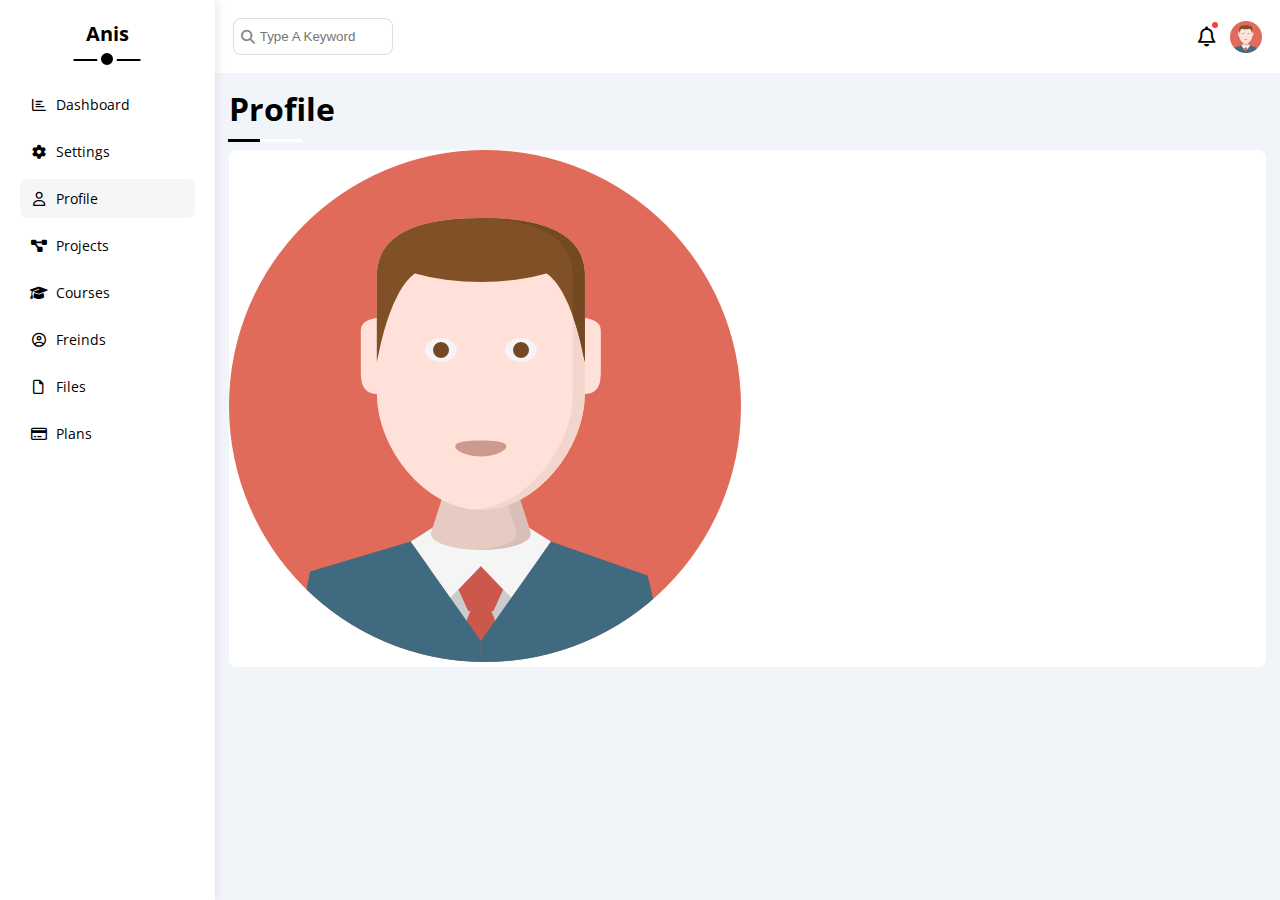
==== profile.html @ 10caa9db "finished settings page + working on profile" ====
<!DOCTYPE html>
<html lang="en">
<head>
    <meta charset="UTF-8">
    <meta http-equiv="X-UA-Compatible" content="IE=edge">
    <meta name="viewport" content="width=device-width, initial-scale=1.0">
    <!-- Style links -->
    <link rel="stylesheet" href="css/style.css">
    <link rel="stylesheet" href="css/framework.css">
    <!-- Font awsome library -->
    <link rel="stylesheet" href="css/all.min.css">
    <!-- Google font -->
    <link rel="preconnect" href="https://fonts.googleapis.com" />
    <link rel="preconnect" href="https://fonts.gstatic.com" crossorigin />
    <link href="https://fonts.googleapis.com/css2?family=Open+Sans:wght@300;500&display=swap" rel="stylesheet" />
    <title>Settings | Anis</title>
</head>
<body>
    <div class="main d-flex">
        <div class="side-bar bg-white pd-20" id="side-bar">
            <h3 class="pos-r mg-auto">Anis</h3>
            <ul>
                <li><a href="index.html"><i class="fa-regular fa-chart-bar fa-fw"></i><span>Dashboard</span></a></li>
                <li><a href="settings.html"><i class="fa-solid fa-gear fa-fw"></i><span>Settings</span></a></li>
                <li><a href="profile.html"  class="active"><i class="fa-regular fa-user fa-fw"></i><span>Profile</span></a></li>
                <li><a href="projects.html"><i class="fa-solid fa-diagram-project fa-fw"></i><span>Projects</span></a></li>
                <li><a href="courses.html"><i class="fa-solid fa-graduation-cap fa-fw"></i><span>Courses</span></a></li>
                <li><a href="freinds.html"><i class="fa-regular fa-circle-user fa-fw"></i><span>Freinds</span></a></li>
                <li><a href="files.html"><i class="fa-regular fa-file fa-fw"></i><span>Files</span></a></li>
                <li id="close-side-bar"><a href="plans.html"><i class="fa-regular fa-credit-card fa-fw"></i><span>Plans</span></a></li>
            </ul>
        </div>
        <div class="content">
            <header class="d-flex-space pd-18 bg-white">
                <div class="search-bar pos-r">
                    <input type="search" placeholder="Type A Keyword">
                </div>
                <div class="options d-flex-center">
                    <span class="pos-r"><i class="fa-regular fa-bell fa-lg"></i></span>
                    <img src="imgs/avatar.png" alt="" >
                </div>
            </header>
            <main class="mg-14 profile">
                <h1 class="pos-r mg-b20">Profile</h1>
                <div class="card d-flex bg-white br-8 mg-t20">
                    <div class="txt-center">
                        <img src="imgs/avatar.png" alt="avatar-guy">
                    </div>
                </div>
            </main>
        </div>
    </div>
    <script src="script.js"></script>
</body>
</html>
---- css/style.css ----
:root {
    --blue-color: #0075ff;
    --blue-alt-color: #0d69d5;
    --orange-color: #f59e0b;
    --green-color: #22c55e;
    --red-color: #f44336;
    --grey-color: #888;
}
* {
    box-sizing: border-box;
    -webkit-box-sizing: border-box;
    margin: 0;
    padding: 0;
}
body {
    font-family: "Open Sans", sans-serif;
    margin: 0;
}
input,textarea {
    outline: none;
}
.main {
    background-color: #f1f5f9;
    min-height: 100vh;
}
/* sidebar style */
.side-bar {
    width: 250px;
    box-shadow: 0 0 10px #ddd;
    z-index: 1;
    transition: .4s;
}
@media(max-width: 768px) {
    .side-bar {
        width: 85px;
    }
}
.side-bar > h3 {
    font-size: 20px;
    width: fit-content;
}
@media(max-width: 768px) {
    .side-bar > h3 {
        font-size: 16px;
    }
}
.side-bar > h3::before {
    content: '';
    position: absolute;
    width: calc(100% + 24px);
    height: 2px;
    background-color: black;
    left: 50%;
    transform: translateX(-50%);
    bottom: -14px;
}
.side-bar > h3::after {
    content: '';
    position: absolute;
    width: 12px;
    height: 12px;
    background-color: black;
    border: 4px solid white;
    border-radius: 50%;
    left: 50%;
    transform: translateX(-50%);
    bottom: -22px;
}
@media(max-width: 768px) {
    .side-bar > h3::before,.side-bar > h3::after {
        display: none;
    }
}
.side-bar ul {
    margin-top: 38px;
}
@media(max-width: 768px) {
    .side-bar ul {
        margin-top: 18px;
    }
}
.side-bar li a {
    padding: 10px;
    display: block;
    transition: .3s;
    border-radius: 8px;
    font-size: 14px;
    margin-bottom: 8px;
}
@media(max-width: 768px) {
    .side-bar li a span{
        display: none;
    }
}
.side-bar li i{
    margin-right: 8px;
}
.side-bar ul li a:hover, .side-bar ul li a.active {
    background-color: #f6f6f6;
}
/* END sidebar style */
.content {
    width: 100%;
}
/* Start header style */
header .options img {
    width: 32px;
    height: 32px;
    margin-left: 14px;
}
header .search-bar::after {
    font-family: 'Font Awesome 6 Free';
    position: absolute;
    content: "\f002";
    font-weight: 900;
    color: var(--grey-color);
    left: 8px;
    top: 50%;
    transform: translateY(-50%);
    font-size: 14px;
}
header .search-bar input {
    border: 1px solid #ddd;
    padding: 10px;
    border-radius: 8px;
    width: 160px;
    transition: width 0.3s;
    padding-left: 26px;
}
header .search-bar input:focus {
    width: 200px;
}
header .search-bar input:focus::placeholder {
    opacity: 0;
}
header .options span::after {
    content: "";
    position: absolute;
    top: -4px;
    right: -2px;
    width: 6px;
    height: 6px;
    border-radius: 50%;
    background-color: var(--red-color);
}
header .options:hover {
    cursor: pointer;
}
/* END header style */
main > h1 {
    width: fit-content;
}
main > h1::before {
    content: '';
    position: absolute;
    bottom: -12px;
    left: -1px;
    width: 70%;
    height: 3px;
    background-color: white;
}
main > h1::after {
    content: '';
    position: absolute;
    bottom: -12px;
    left: -1px;
    width: 30%;
    height: 3px;
    background-color: black;
}
/* Start Dashboard main content style */
/* welcome card style */
.dashboard .welcome {
    overflow: hidden;
}
.dashboard .welcome .head img{
    width: 200px;
}
.dashboard .welcome .avatar {
    width: 62px;
    border: 4px solid white;
    margin-top: -34px;
    margin-left: 20px;
}
@media (max-width: 768px) {
    .dashboard .welcome .avatar {
        margin-left: 0;
    }

}
.dashboard .welcome .body {
    border-top: 1px #eee solid;
    border-bottom: 1px #eee solid;
}
@media (max-width: 768px) {
    .dashboard .welcome .body {
        display: block;
    }
    .dashboard .welcome .body div{
        margin: 14px 0;
    }
}
.dashboard .btn {
    transition: .3s;
    display: block;
    width: fit-content !important;
    margin: 10px 10px 10px auto;
    cursor: pointer;
}
.dashboard .btn:hover {
    background-color: var(--blue-alt-color);
}
/* END welcome card style */
/* draft card style */
.dashboard .draft input,
.dashboard .draft textarea {
    width: 100%;
    border: none;
    border-radius: 8px;
}
.dashboard .draft textarea {
    height: 200px;
    resize: none;
}
/* END draft card style */
/* stats style */

.dashboard .stats .icon i{
    width: 90px;
    margin-right: 16px;
    height: 88px;
    display: flex;
    align-items: center;
    justify-content: center;
}
.dashboard .stats .icon i.c-blue{
    background-color: rgb(0 117 255 / 20%);
}
.dashboard .stats .icon i.c-orange{
    background-color: rgb(245 158 11 / 20%);
}
.dashboard .stats .icon i.c-green{
    background-color: rgb(34 197 94 / 20%);
}
.dashboard .stats .bar {
    flex: 1;
    display: flex;
    flex-direction: column;
    justify-content: space-between;
    padding: 12px 0;
}
.dashboard .stats .bar .progress {
    width: 100%;
    height: 4px;
}
.dashboard .stats .bar .progress.blue {
    background-color: rgba(0,119,255,60%);
}
.dashboard .stats .bar .progress.orange {
    background-color: rgba(245 158 11 / 20%);
}
.dashboard .stats .bar .progress.green {
    background-color: rgba(34 197 94 / 20%);
}

.dashboard .stats .bar .money {
    width: 80%;
    height: 4px;
}
.dashboard .stats .bar .projects {
    width: 55%;
    height: 4px;
}
.dashboard .stats .bar .team {
    width: 75%;
    height: 4px;
}

.dashboard .stats .bar .box {
    padding: 3px 4px;
    font-size: 14px;
    border-radius: 4px;
}
.dashboard .stats .bar .box.bg-blue {
    left: calc(80% - 16px);
    top: -36px;
}
.dashboard .stats .bar .box.bg-orange {
    left: calc(55% - 16px);
    top: -36px;
}
.dashboard .stats .bar .box.bg-green {
    left: calc(75% - 16px);
    top: -36px;
}
.dashboard .stats .bar .box::after {
    content: '';
    position: absolute;
    left: 8px;
    top: 22px;
    border: 8px solid;
}
.dashboard .stats .bar .bg-blue::after {
    border-color: var(--blue-color) transparent transparent transparent;
}
.dashboard .stats .bar .bg-orange::after {
    border-color: var(--orange-color) transparent transparent transparent;
}
.dashboard .stats .bar .bg-green::after {
    border-color: var(--green-color) transparent transparent transparent;
}
/* END stats style */
/* Tickets Stats */
.dashboard .tickets .boxes {
    flex-wrap: wrap;
    align-items: center;
    justify-content: center;
    gap: 20px;
}
.dashboard .tickets .boxes .box {
    width: calc(50% - 10px);
    flex-direction: column;
    border: 1px solid #ccc;
    border-radius: 8px;
    padding: 18px 0;
    justify-content: space-around;
    height: 142px;
}
@media(max-width: 768px) {
    .dashboard .tickets .boxes .box {
        width: 100%;
    }
}
/* END Tickets Stats */
/* Starts News box  style*/
.dashboard .news img{
    width: 100px;
    margin-right: 12px;
    border-radius: 8px;
}
.dashboard .news .row {
    padding: 20px 0;
}
@media (max-width: 768px) {
    .dashboard .news .row,
    .dashboard .news .content {
        text-align: center;
        flex-direction: column;
    }
    .dashboard .news .content span:first-child {
        margin: 8px 0;
    }
    .dashboard .news .content span:last-child {
        margin-bottom: 8px;
    }
}
.dashboard .news .row:not(:last-child) {
    border-bottom: 1px solid #eee;
}
/* END News box  style*/
/* Start tasks box style */
.dashboard .tasks .task {
    padding: 14px 0;
}
.dashboard .tasks .deleted div{
    text-decoration: line-through;
}
.dashboard .tasks .task.deleted{
    opacity: 0.6;
}
.dashboard .tasks .task:not(:last-child) {
    border-bottom: 1px solid #eee;
}
.dashboard .tasks .task .trash {
    transition: .3s;
    cursor: pointer;
}
.dashboard .tasks .task .trash:hover {
    color: var(--red-color);
}
/* END tasks box style */
/* Starts Uploads box style */
.dashboard .uploads .row:not(:last-child) {
    border-bottom: 1px solid #eee;
}
/* END Uploads box style */
/* Starts projects progress style */
.dashboard .projects-progress ul::before {
    content: '';
    background-color: var(--blue-color);
    width: 2px;
    height: 100%;
    position: absolute;
    left: 9px;
    top: 0;
}
.dashboard .projects-progress ul li {
    padding-left: 38px;
}
.dashboard .projects-progress ul li::before,
.dashboard .projects-progress ul li::after {
    content: '';
    margin-right: 14px;
    border-radius: 50%;
    position: absolute;
    top: 50%;
    transform: translateY(-50%);
}
.dashboard .projects-progress ul li::before {
    width: 20px;
    height: 20px;
    z-index: 2;
    left: 0;
}
.dashboard .projects-progress ul li.done::before {
    background-color: var(--blue-color);
}
.dashboard .projects-progress ul li.progress::before {
    background-color: var(--blue-color);
    animation: breath 1.4s infinite;
}
.projects-progress ul li::after {
    border: 2px solid var(--blue-color);
    background-color: white;
    width: 24px;
    height: 24px;
    z-index: 1;
    left: -4px;
}
.dashboard .projects-progress img {
    opacity: 0.3;
    width: 140px;
    right: 0;
    bottom: 0;
}
/* END projects progress style */
/* Start reminders box style */
.dashboard .reminders ul li {
    padding-left: 52px;
}
.dashboard .reminders ul li::after {
    content: '';
    position: absolute;
    left: 32px;
    top: 50%;
    transform: translateY(-50%);
    width: 2px;
    height: 100%;
}
.dashboard .reminders ul li::before {
    content: '';
    position: absolute;
    left: 3px;
    top: 50%;
    transform: translateY(-50%);
    width: 15px;
    height: 15px;
    border-radius: 50%;
}
.dashboard .reminders ul li:first-child::before,
.dashboard .reminders ul li:first-child::after {
    background-color: var(--blue-color);
}
.dashboard .reminders ul li:nth-child(2):before,
.dashboard .reminders ul li:nth-child(2)::after {
    background-color: var(--green-color);
}
.dashboard .reminders ul li:nth-child(3):before,
.dashboard .reminders ul li:nth-child(3)::after {
    background-color: var(--orange-color);
}
.dashboard .reminders ul li:nth-child(4):before,
.dashboard .reminders ul li:nth-child(4)::after {
    background-color: var(--red-color);
}
/* END reminders box style */
/* Start last post box style */
.dashboard .l-post img {
    width: 50px;
}
.dashboard .l-post .info,
.dashboard .l-post .content {
    padding-bottom: 22px;
    border-bottom: 1px solid #eee;
}
/* END last post box style */
/* Start social box style */
.dashboard .social div {
    height: 50px;
}
.dashboard .social i {
    min-width: 52px;
    max-width: 52px;
    display: flex;
    align-items: center;
    justify-content: center;
    height: 100%;
    transition: .3s;
}
.dashboard .social i:hover {
    transform: rotate(5deg);
    rotate: 5deg;
}
.dashboard .social .info {
    width: 100%;
    margin-left: 16px;
}
.dashboard .social .btn-shape {
    cursor: pointer;
    color: white;
    font-size: 14px;
    margin-right: 14px;
}
.dashboard .social .twitter {
    background-color: rgb(29 161 242 / 20%);
    color: #1da1f2;
    margin-top: 14px;
}
.dashboard .social .twitter i,
.dashboard .social .twitter .btn-shape {
    background-color: #1da1f2;
}
.dashboard .social .facebook {
    background-color: rgb(24 119 242 / 20%);
    color: #1877f2;
    margin-top: 14px;
}
.dashboard .social .facebook i,
.dashboard .social .facebook .btn-shape {
    background-color: #1877f2;
}

.dashboard .social .youtube {
background-color: rgb(255 0 0 / 20%);
    color: #ff0000;
    margin-top: 14px;
}
.dashboard .social .youtube i,
.dashboard .social .youtube .btn-shape {
    background-color: #ff0000;
}

.dashboard .social .linkedin {
    background-color: rgb(0 119 181 / 20%);
    color: #0077b5;
    margin-top: 14px;
}
.dashboard .social .linkedin i,
.dashboard .social .linkedin .btn-shape {
    background-color: #0077b5;
}
/* END social box style */
/* Starts projects table style */
.dashboard .projects-table {
    width: calc(100vw - 265px);
}
@media (max-width: 1175px) {
    .dashboard .projects-table {
        width: 100%;
    }
}
.dashboard .projects-table .table {
    overflow-x: auto;
}
.dashboard .projects-table table {
    min-width: 1000px;
    width: 100%;
    border-spacing: 0;
}
.dashboard .projects-table table th,
.dashboard .projects-table table td {
    padding: 15px;
}
.dashboard .projects-table table th {
    text-align: left;
    background-color: #eee;
}
.dashboard .projects-table table td {
    border-left: 1px solid #eee;
    border-bottom: 1px solid #eee;
    transition: .3s;
}
.dashboard .projects-table table td:last-child {
    border-right: 1px solid #eee;
}
.dashboard .projects-table table td img {
    width: 38px;
    border-radius: 50%;
    margin-right: -22px;
    border: 2px solid white;
}
.dashboard .projects-table table tr:hover td {
    background-color: #faf7f7;
}

/* END projects table style */
/* END Dashboard main content style */

/* Starts settings main content style */
/* Starts site control box style */
.settings .switch-btn {
    position: relative;
    width: 76px;
    height: 34px;
    background-color: #ccc;
    border-radius: 18px;
    cursor: pointer;
    transition: .3s;
}
.settings .switch-btn.active {
    background-color: var(--blue-color);
}
.settings .switch-btn::before {
    font-family: var(--fa-style-family-classic);
    content: "\f00d";
    font-weight: 900;
    background-color: white;
    top: 50%;
    left: 3px;
    position: absolute;
    transform: translateY(-50%);
    color: #aaa;
    border-radius: 50%;
    width: 28px;
    height: 28px;
    display: flex;
    justify-content: center;
    align-items: center;
    transition: .3s;
}
.settings .switch-btn.active::before {
    content: "\f00c";
    left: calc(100% - 30px);
    color: var(--blue-color);
}
.settings .control textarea {
    width: 100%;
    height: 140px;
    border: 1px solid #ccc;
    resize: none;
}
/* END site control box style */
/* General info box style */
.settings .g-info label {
    display: block;
}
.settings .g-info input {
    display: inline-block;
    margin-top: 8px;
    width: 100%;
    height: 40px;
    border: 1px #ccc solid;
    border-radius: 8px;
    padding-left: 12px;
}
.settings .g-info input.email {
    margin-right: 12px;
    width: calc(100% - 74px);
    cursor: not-allowed;
    background-color: #f0f4f8;
    color: #bbb;
}
.settings .security > div:not(:last-child) {
    border-bottom: 1px solid #eee;
}
/* END General info box style */
/* Start Social Media box style */
.settings .social input {
    background-color: #f6f6f6;
    border: 1px solid #ddd;
    height: 40px;
    border-radius: 0 6px 6px 0;
    width: 100%;
    padding-left: 12px;
}
.settings .social i {
    background-color: #f6f6f6;
    width: 40px;
    height: 40px;
    display: flex;
    align-items: center;
    justify-content: center;
    border-bottom: 1px solid #ddd;
    border-top: 1px solid #ddd;
    border-left: 1px solid #ddd;
    border-radius: 6px 0 0 6px;
    transition: .2s;
}
.settings .social input:focus + i {
    color: black;
}
/* END Social Media box style */

/* Start Widgets control box style */
.settings .c-widgets label {
    cursor: pointer;
    position: relative;
    padding-left: 26px;
    display: block;
    width: fit-content;
}

.settings .c-widgets label::before,
.settings .c-widgets label::after {
    border-radius: 3px;
    position: absolute;
    left: 0;
    top: 50%;
    transform: translateY(-50%);
}

.settings .c-widgets label::before {
    content: '';
    border: 2px solid var(--grey-color);
    width: 14px;
    height: 14px;
}
.settings .c-widgets label:hover::before {
    border-color: var(--blue-alt-color);
}
.settings .c-widgets label::after {
    content: "\f00c";
    font-family: 'Font Awesome 6 Free';
    font-weight: 900;
    display: flex;
    align-items: center;
    justify-content: center;
    font-size: 15px;
    width: 18px;
    height: 18px;
    color: white;
    background-color: var(--blue-color);
    transform: scale(0) rotate(360deg);
    transition: .3s;
    margin-top: -9px;
}
.settings .c-widgets input[type = "checkbox"] {
    display: none;
}
.settings .c-widgets input[type = "checkbox"]:checked + label::after {
    transform: scale(1);
}
/* END Widgets control box style */
/* Start Backup box style */
.settings .backup .radios{
    border-bottom: 1px solid #eee;
}

.settings .backup .radios label {
    cursor: pointer;
    position: relative;
    padding-left: 26px;
    display: block;
    width: fit-content;
}
.settings .backup .radios input[type = "radio"] {
    display: none;
}
.settings .backup .radios label::before,
.settings .backup .radios label::after {
    content: '';
    position: absolute;
    top: 50%;
    transform: translateY(-50%);
}

.settings .backup .radios label::before {
    width: 18px;
    left: 0;
    height: 18px;
    border: 2px solid var(--grey-color);
    border-radius: 50%;
    transition: .3s;
}
.settings .backup .radios label::after {
    background-color: var(--blue-color);
    left: 5px;
    width: 12px;
    height: 12px;
    border-radius: 50%;
    transition: .3s;
    transform: scale(0);
    margin-top: -6px;
}
.settings .backup .radios input[type = "radio"]:checked + label:before {
    border: 2px solid var(--blue-color);
}
.settings .backup .radios input[type = "radio"]:checked + label:after {
    transform: scale(1);
}
.settings .backup .cards label {
    min-width: 136px;
    cursor: pointer;
    padding: 20px;
    border: 2px solid #eee;
    border-radius: 8px;
    display: inline-block;
    text-align: center;
}
.settings .backup .cards input[type= "radio"] {
    display: none;
}
.settings .backup .cards input[type= "radio"]:checked + label {
    border-color: var(--blue-color);
    color: var(--blue-color);
}
/* END Backup box style */

/* END settings main content style */














/* Starts animation */
@keyframes breath {
    0%,100% {
        opacity: 0;
    }
    50% {
        opacity: 1;
    }
}
---- css/framework.css ----
:root {
    --blue-color: #0075ff;
    --blue-alt-color: #0d69d5;
    --orange-color: #f59e0b;
    --green-color: #22c55e;
    --red-color: #f44336;
    --grey-color: #888;
}

img {
    max-width: 100%;
}

/* List style */
li {
    list-style: none;
}

a {
    color: black;
    text-decoration: none;
}

/* Margin */
.mg-auto {
    margin: auto;
}

.mg-6{
    margin: 6px;
}
.mg-8 {
    margin: 8px;
}
.mg-10 {
    margin: 10px;
}
.mg-12 {
    margin: 12px;
}
.mg-14 {
    margin: 14px;
}
.mg-18 {
    margin: 18px;
}
.mg-20 {
    margin: 20px;
}
.mg-r6 {
    margin-right: 6px;
}
.mg-r8 {
    margin-right: 8px;
}
.mg-r10 {
    margin-right: 10px;
}
.mg-r12 {
    margin-right: 12px;
}
.mg-r14 {
    margin-right: 14px;
}
.mg-r18 {
    margin-right: 18px;
}
.mg-r20 {
    margin-right: 20px;
}
.mg-l6 {
    margin-left: 6px;
}
.mg-l8 {
    margin-left: 8px;
}
.mg-l10 {
    margin-left: 10px;
}
.mg-l12 {
    margin-left: 12px;
}
.mg-l14 {
    margin-left: 14px;
}
.mg-l18 {
    margin-left: 18px;
}
.mg-l20 {
    margin-left: 20px;
}
.mg-t6 {
    margin-top: 6px;
}
.mg-t8 {
    margin-top: 8px;
}
.mg-t10 {
    margin-top: 10px;
}
.mg-t12 {
    margin-top: 12px;
}
.mg-t14 {
    margin-top: 14px;
}
.mg-t18 {
    margin-top: 18px;
}
.mg-t20 {
    margin-top: 20px;
}
.mg-b6 {
    margin-bottom: 6px;
}
.mg-b8 {
    margin-bottom: 8px;
}
.mg-b10 {
    margin-bottom: 10px;
}
.mg-b12 {
    margin-bottom: 12px;
}
.mg-b14 {
    margin-bottom: 14px;
}
.mg-b18 {
    margin-bottom: 18px;
}
.mg-b20 {
    margin-bottom: 20px;
}

/* padding */
.pd-8 {
    padding: 8px;
}
.pd-10 {
    padding: 10px;
}
.pd-12 {
    padding: 12px;
}
.pd-14 {
    padding: 14px;
}
.pd-18 {
    padding: 18px;
}
.pd-20 {
    padding: 20px;
}

.pd-r8 {
    padding-right: 8px;
}
.pd-r10 {
    padding-right: 10px;
}
.pd-r12 {
    padding-right: 12px;
}
.pd-r14 {
    padding-right: 14px;
}
.pd-r18 {
    padding-right: 18px;
}
.pd-r20 {
    padding-right: 20px;
}

.pd-l8 {
    padding-left: 8px;
}
.pd-l10 {
    padding-left: 10px;
}
.pd-l12 {
    padding-left: 12px;
}
.pd-l14 {
    padding-left: 14px;
}
.pd-l18 {
    padding-left: 18px;
}
.pd-l20 {
    padding-left: 20px;
}

.pd-t8 {
    padding-top: 8px;
}
.pd-t10 {
    padding-top: 10px;
}
.pd-t12 {
    padding-top: 12px;
}
.pd-t14 {
    padding-top: 14px;
}
.pd-t18 {
    padding-top: 18px;
}
.pd-t20 {
    padding-top: 20px;
}

.pd-b8 {
    padding-bottom: 8px;
}
.pd-b10 {
    padding-bottom: 10px;
}
.pd-b12 {
    padding-bottom: 12px;
}
.pd-b14 {
    padding-bottom: 14px;
}
.pd-b18 {
    padding-bottom: 18px;
}
.pd-b20 {
    padding-bottom: 20px;
}
/* grid */
.d-grid {
    display: grid;
    grid-template-columns: repeat(auto-fill , minmax(450px , 1fr));
    margin-top: 40px;
}
@media (max-width: 600px) {
    .d-grid {
        grid-template-columns: repeat(auto-fill , minmax(260px , 1fr));
    }
}
@media (max-width: 400px) {
    .d-grid {
        grid-template-columns: repeat(auto-fill , minmax(180px , 1fr));
    }
}
/* flex */
.d-flex {
    display: flex;
}
.rev {
    flex-direction: row-reverse;
}
.col {
    flex-direction: column;
}
.align {
    align-items: center;
}
.justify-center {
    justify-content: center;
}
.justify-space {
    justify-content: space-between;
}
.justify-around {
    justify-content: space-around;
}
.d-flex-space {
    display: flex;
    justify-content: space-between;
}
.d-flex-center {
    display: flex;
    align-items: center;
}
.gap {
    gap: 40px;
}
.gap-20 {
    gap: 20px;
}
/* Background */
.bg-white {
    background-color: white;
}
.bg-blue {
    background-color: var(--blue-color);
}
.bg-red {
    background-color: var(--red-color);
}
.bg-grey {
    background-color: var(--grey-color);
}
.bg-green {
    background-color: var(--green-color);
}
.bg-orange {
    background-color: var(--orange-color);
}
.bg-eee {
    background-color: #eee;
}
/* block */
.d-block {
    display: block;
}
/* position */
.pos-r {
    position: relative;
}
.pos-a {
    position: absolute;
}
/* Border radius */

.br-6 {
    border-radius: 6px;
}
.br-8 {
    border-radius: 8px;
}
.circle {
    border-radius: 50%;
}
/* Text Color */
.c-grey {
    color: var(--grey-color);
}
.c-white {
    color: white;
}
.c-blue {
    color: var(--blue-color);
}
.c-orange {
    color: var(--orange-color);
}
.c-green {
    color: var(--green-color);
}
.c-red {
    color: var(--red-color);
}
/* font */
.fs-14 {
    font-size: 14px;
}
.fs-15 {
    font-size: 15px;
}
.fs-18 {
    font-size: 18px;
}
.fs-20 {
    font-size: 20px;
}
.fs-24 {
    font-size: 24px;
}
.fw-b {
    font-weight: bold;
}
/* txt center */
.txt-center {
    text-align: center;
}
/* btn */
.btn-shape {
    border: none;
    border-radius: 6px;
    padding: 4px 10px;
}
/* Set width */
.w-full {
    width: 100%;
}
.w-40 {
    width: 40px;
}
.w-100 {
    width: 100px;
}
.w-120 {
    width: 120;
}
.w-130 {
    width: 130px;
}
.w-160 {
    width: 160px;
}
/* Set height */
.h-40 {
    height: 40px;
}
.h-100 {
    height: 100px;
}
.h-120 {
    height: 120;
}
.h-130 {
    height: 130px;
}
.h-160 {
    height: 160px;
}
/* screen options */
@media(max-width: 768px) {
    .del-small {
        display: none;
    }
    .txt-small-center {
        text-align: center;
    }
}
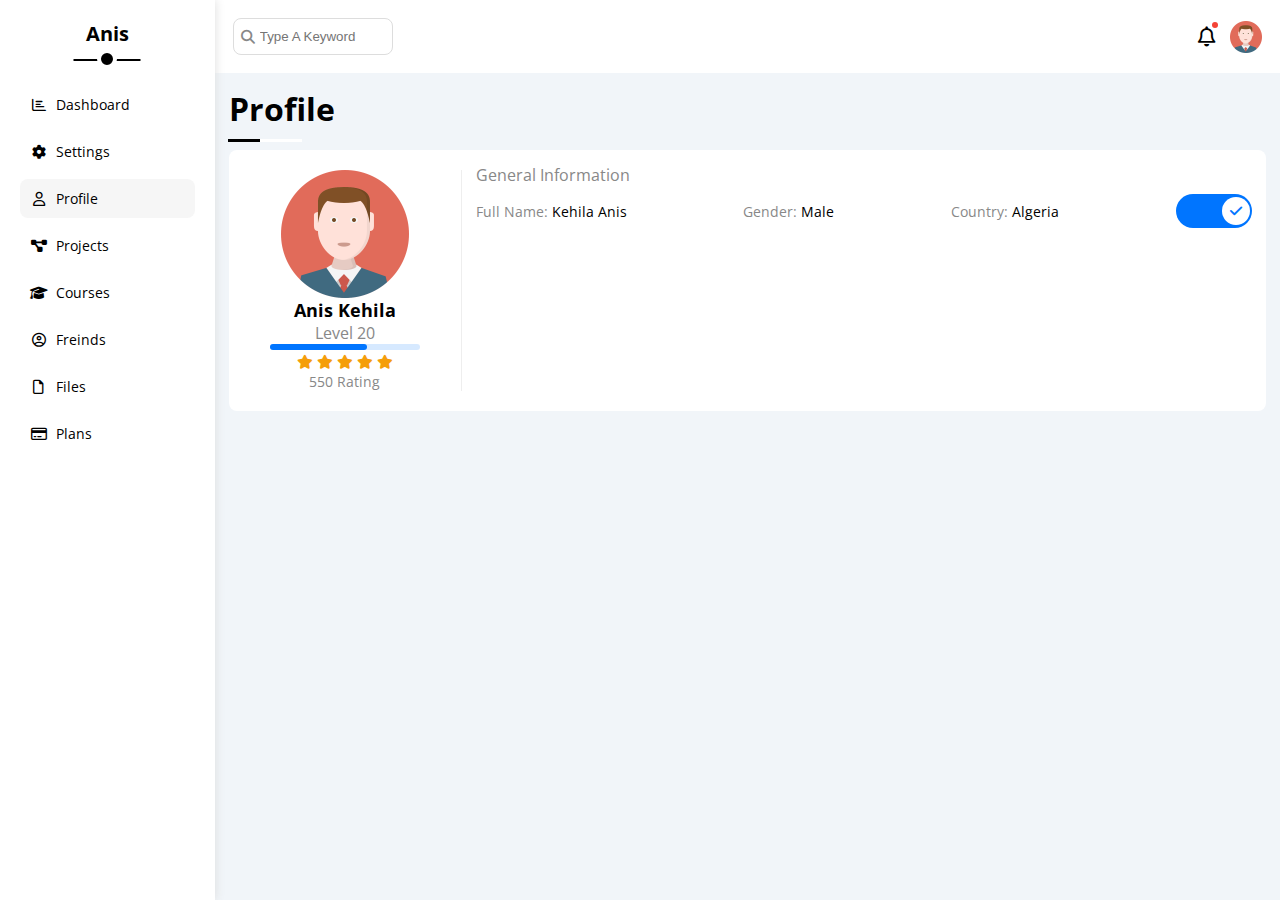
==== commit 4c92061e: "'working'" ====
--- a/profile.html
+++ b/profile.html
@@ -42,10 +42,32 @@
             </header>
             <main class="mg-14 profile">
                 <h1 class="pos-r mg-b20">Profile</h1>
-                <div class="card d-flex bg-white br-8 mg-t20">
-                    <div class="txt-center">
+                <div class="card d-flex bg-white br-8 mg-t22 ">
+                    <div class="d-flex-center col justify-center profile-info mg-b20 mg-t20">
                         <img src="imgs/avatar.png" alt="avatar-guy">
+                        <span class="fw-b fs-18">Anis Kehila</span>
+                        <span class="c-grey">Level 20</span>
+                        <span class="progress-bar pos-r"></span>
+                        <div class="stars">
+                            <i class="fa-solid fa-star c-orange fs-14"></i>
+                            <i class="fa-solid fa-star c-orange fs-14"></i>
+                            <i class="fa-solid fa-star c-orange fs-14"></i>
+                            <i class="fa-solid fa-star c-orange fs-14"></i>
+                            <i class="fa-solid fa-star c-orange fs-14"></i>
+                        </div>
+                        <span class="c-grey fs-14">550 Rating</span>
                     </div>
+                    <ul class="settings">
+                        <li class="pd-14">
+                            <p class="c-grey">General Information</p>
+                            <div class="d-flex-center fs-14 mg-t8">
+                                <p class="c-grey">Full Name: <span class="c-black">Kehila Anis</span></p>
+                                <p class="c-grey">Gender: <span class="c-black">Male</span></p>
+                                <p class="c-grey">Country: <span class="c-black">Algeria</span></p>
+                                <div class="switch-btn active"></div>
+                            </div>
+                        </li>
+                    </ul>
                 </div>
             </main>
         </div>
--- a/css/style.css
+++ b/css/style.css
@@ -595,10 +595,8 @@
 
 /* END projects table style */
 /* END Dashboard main content style */
-
-/* Starts settings main content style */
-/* Starts site control box style */
-.settings .switch-btn {
+/* Switch btn style */
+.switch-btn {
     position: relative;
     width: 76px;
     height: 34px;
@@ -607,10 +605,10 @@
     cursor: pointer;
     transition: .3s;
 }
-.settings .switch-btn.active {
+.switch-btn.active {
     background-color: var(--blue-color);
 }
-.settings .switch-btn::before {
+.switch-btn::before {
     font-family: var(--fa-style-family-classic);
     content: "\f00d";
     font-weight: 900;
@@ -628,11 +626,15 @@
     align-items: center;
     transition: .3s;
 }
-.settings .switch-btn.active::before {
+.switch-btn.active::before {
     content: "\f00c";
     left: calc(100% - 30px);
     color: var(--blue-color);
 }
+/* END Switch btn style */
+
+/* Starts settings main content style */
+/* Starts site control box style */
 .settings .control textarea {
     width: 100%;
     height: 140px;
@@ -788,6 +790,9 @@
 .settings .backup .radios input[type = "radio"]:checked + label:after {
     transform: scale(1);
 }
+.settings .backup .cards {
+    flex-wrap: wrap;
+}
 .settings .backup .cards label {
     min-width: 136px;
     cursor: pointer;
@@ -805,6 +810,40 @@
     color: var(--blue-color);
 }
 /* END Backup box style */
+/* Start Profile box style */
+.profile .card img {
+    width: 128px;
+    height: 128px;
+}
+.profile .card .profile-info {
+    width: 300px;
+    border-right: 1px solid #eee;
+}
+.profile .card .profile-info .progress-bar {
+    width: 150px;
+    height: 6px;
+    background-color: rgb(0 119 255 / 16%);
+    border-radius: 8px;
+}
+.profile .card .profile-info .progress-bar::before {
+    content: '';
+    position: absolute;
+    left: 0;
+    width: 65%;
+    height: 100%;
+    background-color: var(--blue-color);
+    border-radius: 8px;
+}
+.profile .card .settings {
+    width: 100%;
+}
+
+.profile .card .settings li > div {
+    justify-content: space-between;
+    flex-wrap: wrap;
+}
+
+/* END Profile box style */
 
 /* END settings main content style */
 
--- a/css/framework.css
+++ b/css/framework.css
@@ -329,6 +329,9 @@
 }
 .c-white {
     color: white;
+}
+.c-black {
+    color: black;
 }
 .c-blue {
     color: var(--blue-color);
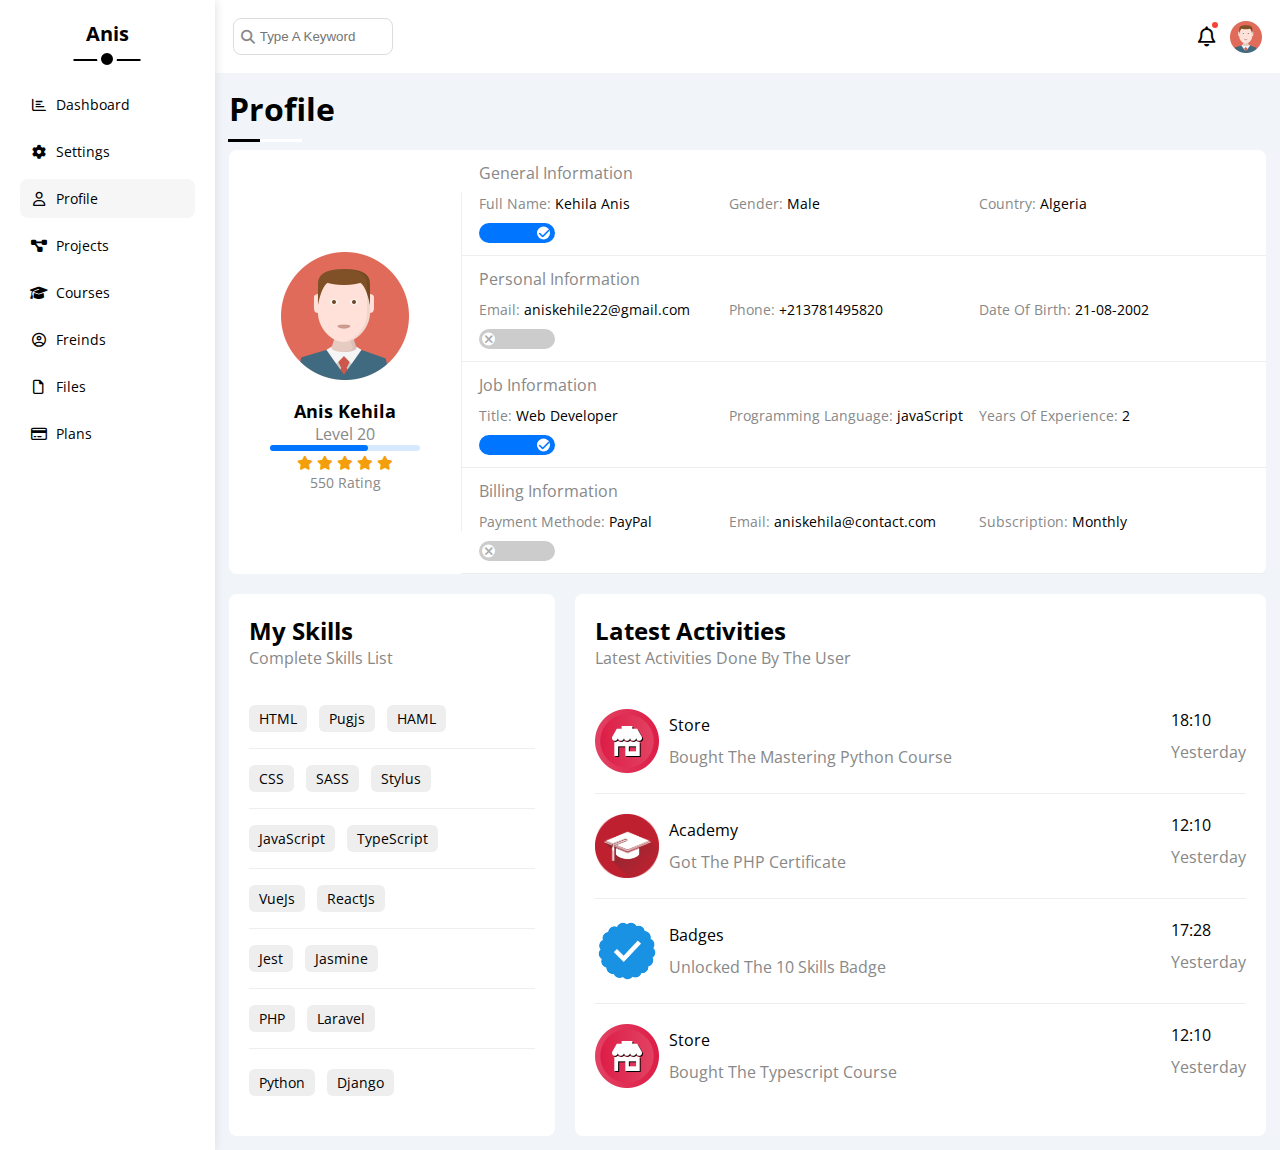
==== commit 896870cf: "finished profile page fixed sidebar script and added scrollbar style" ====
--- a/profile.html
+++ b/profile.html
@@ -43,7 +43,7 @@
             <main class="mg-14 profile">
                 <h1 class="pos-r mg-b20">Profile</h1>
                 <div class="card d-flex bg-white br-8 mg-t22 ">
-                    <div class="d-flex-center col justify-center profile-info mg-b20 mg-t20">
+                    <div class="d-flex-center col justify-space profile-info">
                         <img src="imgs/avatar.png" alt="avatar-guy">
                         <span class="fw-b fs-18">Anis Kehila</span>
                         <span class="c-grey">Level 20</span>
@@ -57,17 +57,140 @@
                         </div>
                         <span class="c-grey fs-14">550 Rating</span>
                     </div>
-                    <ul class="settings">
-                        <li class="pd-14">
-                            <p class="c-grey">General Information</p>
-                            <div class="d-flex-center fs-14 mg-t8">
+                    <ul class="settings pos-r">
+                        <li class="pd-t12 pd-b12">
+                            <p class="c-grey pd-l18">General Information</p>
+                            <div class="d-flex-center fs-14 pd-l18">
                                 <p class="c-grey">Full Name: <span class="c-black">Kehila Anis</span></p>
                                 <p class="c-grey">Gender: <span class="c-black">Male</span></p>
                                 <p class="c-grey">Country: <span class="c-black">Algeria</span></p>
                                 <div class="switch-btn active"></div>
                             </div>
                         </li>
+                        <li class="pd-t12 pd-b12">
+                            <p class="c-grey pd-l18">Personal Information</p>
+                            <div class="d-flex-center fs-14 pd-l18">
+                                <p class="c-grey">Email: <span class="c-black">aniskehile22@gmail.com</span></p>
+                                <p class="c-grey">Phone: <span class="c-black">+213781495820</span></p>
+                                <p class="c-grey">Date Of Birth: <span class="c-black">21-08-2002</span></p>
+                                <div class="switch-btn"></div>
+                            </div>
+                        </li>
+                        <li class="pd-t12 pd-b12">
+                            <p class="c-grey pd-l18">Job Information</p>
+                            <div class="d-flex-center fs-14 pd-l18">
+                                <p class="c-grey">Title: <span class="c-black">Web Developer</span></p>
+                                <p class="c-grey">Programming Language: <span class="c-black">javaScript</span></p>
+                                <p class="c-grey">Years Of Experience: <span class="c-black">2</span></p>
+                                <div class="switch-btn active"></div>
+                            </div>
+                        </li>
+                        <li class="pd-t12 pd-b12">
+                            <p class="c-grey pd-l18">Billing Information</p>
+                            <div class="d-flex-center fs-14 pd-l18">
+                                <p class="c-grey">Payment Methode: <span class="c-black">PayPal</span></p>
+                                <p class="c-grey">Email: <span class="c-black">aniskehila@contact.com</span></p>
+                                <p class="c-grey">Subscription: <span class="c-black">Monthly</span></p>
+                                <div class="switch-btn"></div>
+                            </div>
+                        </li>
                     </ul>
+                </div>
+                <div class="d-flex mg-t20 gap-20 respo">
+                    <div class="bg-white br-8 pd-20 skills">
+                        <h2>My Skills</h2>
+                        <p class="c-grey">Complete Skills List</p>
+                        <ul class="mg-t20">
+                            <li class="d-flex pd-t20 pd-b20">
+                                <div class="btn-shape bg-eee mg-r12 fs-14">HTML</div>
+                                <div class="btn-shape bg-eee mg-r12 fs-14">Pugjs</div>
+                                <div class="btn-shape bg-eee mg-r12 fs-14">HAML</div>
+                            </li>
+                            <li class="d-flex pd-t20 pd-b20">
+                                <div class="btn-shape bg-eee mg-r12 fs-14">CSS</div>
+                                <div class="btn-shape bg-eee mg-r12 fs-14">SASS</div>
+                                <div class="btn-shape bg-eee mg-r12 fs-14">Stylus</div>
+                            </li>
+                            <li class="d-flex pd-t20 pd-b20">
+                                <div class="btn-shape bg-eee mg-r12 fs-14">JavaScript</div>
+                                <div class="btn-shape bg-eee mg-r12 fs-14">TypeScript</div>
+                            </li>
+                            <li class="d-flex pd-t20 pd-b20">
+                                <div class="btn-shape bg-eee mg-r12 fs-14">VueJs</div>
+                                <div class="btn-shape bg-eee mg-r12 fs-14">ReactJs</div>
+                            </li>
+                            <li class="d-flex pd-t20 pd-b20">
+                                <div class="btn-shape bg-eee mg-r12 fs-14">Jest</div>
+                                <div class="btn-shape bg-eee mg-r12 fs-14">Jasmine</div>
+                            </li>
+                            <li class="d-flex pd-t20 pd-b20">
+                                <div class="btn-shape bg-eee mg-r12 fs-14">PHP</div>
+                                <div class="btn-shape bg-eee mg-r12 fs-14">Laravel</div>
+                            </li>
+                            <li class="d-flex pd-t20 pd-b20">
+                                <div class="btn-shape bg-eee mg-r12 fs-14">Python</div>
+                                <div class="btn-shape bg-eee mg-r12 fs-14">Django</div>
+                            </li>
+                        </ul>
+                    </div>
+                    <div class="bg-white br-8 pd-20 activities">
+                        <h2>Latest Activities</h2>
+                        <p class="c-grey">Latest Activities Done By The User</p>
+                        <ul class="mg-t20">
+                            <li class="respo d-flex-space">
+                                <div class="respo d-flex-center">
+                                    <img src="imgs/activity-01.png" alt="shop-icon">
+                                    <div>
+                                        <p class="mg-b10">Store</p>
+                                        <p class="c-grey">Bought The Mastering Python Course</p>
+                                    </div>
+                                </div>
+                                <div class="time">
+                                    <p class="mg-b10">18:10</p>
+                                    <p class="c-grey">Yesterday</p>
+                                </div>
+                            </li>
+                            <li class="respo d-flex-space">
+                                <div class="respo d-flex-center">
+                                    <img src="imgs/activity-02.png" alt="shop-icon">
+                                    <div>
+                                        <p class="mg-b10">Academy</p>
+                                        <p class="c-grey">Got The PHP Certificate</p>
+                                    </div>
+                                </div>
+                                <div class="time">
+                                    <p class="mg-b10">12:10</p>
+                                    <p class="c-grey">Yesterday</p>
+                                </div>
+                            </li>
+                            <li class="respo d-flex-space">
+                                <div class="respo d-flex-center">
+                                    <img src="imgs/activity-03.png" alt="shop-icon">
+                                    <div>
+                                        <p class="mg-b10">Badges</p>
+                                        <p class="c-grey">Unlocked The 10 Skills Badge</p>
+                                    </div>
+                                </div>
+                                <div class="time">
+                                    <p class="mg-b10">17:28</p>
+                                    <p class="c-grey">Yesterday</p>
+                                </div>
+                            </li>
+                            <li class="respo d-flex-space">
+                                <div class="respo d-flex-center">
+                                    <img src="imgs/activity-01.png" alt="shop-icon">
+                                    <div>
+                                        <p class="mg-b10">Store</p>
+                                        <p class="c-grey">Bought The Typescript Course</p>
+                                    </div>
+                                </div>
+                                <div class="time">
+                                    <p class="mg-b10">12:10</p>
+                                    <p class="c-grey">Yesterday</p>
+                                </div>
+                            </li>
+                        </ul>
+                    </div>
                 </div>
             </main>
         </div>
--- a/css/style.css
+++ b/css/style.css
@@ -5,6 +5,18 @@
     --green-color: #22c55e;
     --red-color: #f44336;
     --grey-color: #888;
+}
+::-webkit-scrollbar {
+    width: 15px;
+}
+::-webkit-scrollbar-track {
+    background-color: white;
+}
+::-webkit-scrollbar-thumb {
+    background-color: var(--blue-color);
+}
+::-webkit-scrollbar-thumb:hover {
+    background-color: var(--blue-alt-color);
 }
 * {
     box-sizing: border-box;
@@ -499,7 +511,6 @@
 }
 .dashboard .social i:hover {
     transform: rotate(5deg);
-    rotate: 5deg;
 }
 .dashboard .social .info {
     width: 100%;
@@ -811,13 +822,32 @@
 }
 /* END Backup box style */
 /* Start Profile box style */
+@media (max-width: 690px) {
+    .profile .card {
+        flex-direction: column;
+        align-items: center;
+        justify-content: center;
+        text-align: center;
+    }
+}
 .profile .card img {
     width: 128px;
     height: 128px;
+    margin: auto;
 }
 .profile .card .profile-info {
     width: 300px;
-    border-right: 1px solid #eee;
+    min-height: 260px;
+    margin: auto;
+}
+@media (max-width: 400px) {
+    .profile .card img {
+        width: 90px;
+        height: 90px;
+    }
+    .profile .card .profile-info {
+        width: fit-content;
+    }
 }
 .profile .card .profile-info .progress-bar {
     width: 150px;
@@ -837,14 +867,84 @@
 .profile .card .settings {
     width: 100%;
 }
-
+.profile .card .settings li {
+    border-bottom: 1px solid #eee;
+    transition: .3s;
+}
+.profile .card .settings li:hover {
+    background-color: #f9f9f9;
+}
 .profile .card .settings li > div {
-    justify-content: space-between;
     flex-wrap: wrap;
 }
-
+@media (max-width: 964px) {
+    .profile .card .settings li > div {
+        flex-direction: column;
+        align-items: baseline;
+    }
+}
+@media (max-width: 690px) {
+    .profile .card .settings li > div {
+        align-items: center;
+    }
+}
+.profile .card .settings li > div p {
+    min-width: 250px;
+    padding: 10px 0;
+}
+@media (max-width: 400px) {
+    .profile .card .settings li > div p {
+        min-width: fit-content;
+        padding: 8px 0;
+    }
+}
+.profile .switch-btn {
+    height: 20px;
+}
+.profile .switch-btn::before {
+    width: 13px;
+    height: 13px;
+    font-size: 12px;
+}
+.profile .switch-btn.active::before {
+    left: calc(100% - 18px);
+}
+.profile .card ul::before {
+    content: '';
+    position: absolute;
+    left: 0;
+    top: 50%;
+    transform: translateY(-50%);
+    width: 1px;
+    height: 80%;
+    background-color: #eee;
+}
 /* END Profile box style */
-
+/* Start Skills Box Style */
+.profile .skills ul li:not(:last-child) {
+    border-bottom: 1px solid #eee;
+    padding: 16px 0 ;
+}
+.profile .skills {
+    flex-basis: 32%;
+}
+/* END Skills Box Style */
+/* Start activities box style */
+.profile .activities {
+    flex-basis: 68%;
+}
+.profile .activities img {
+    width: 64px;
+    height: 64px;
+    margin-right: 10px;
+}
+.profile .activities ul li {
+    padding: 20px 0;
+} 
+.profile .activities ul li:not(:last-child) {
+    border-bottom: 1px solid #eee;
+} 
+/* END activities box style */
 /* END settings main content style */
 
 
--- a/css/framework.css
+++ b/css/framework.css
@@ -417,4 +417,8 @@
     .txt-small-center {
         text-align: center;
     }
+    .respo {
+        flex-direction: column;
+        text-align: center;
+    }
 }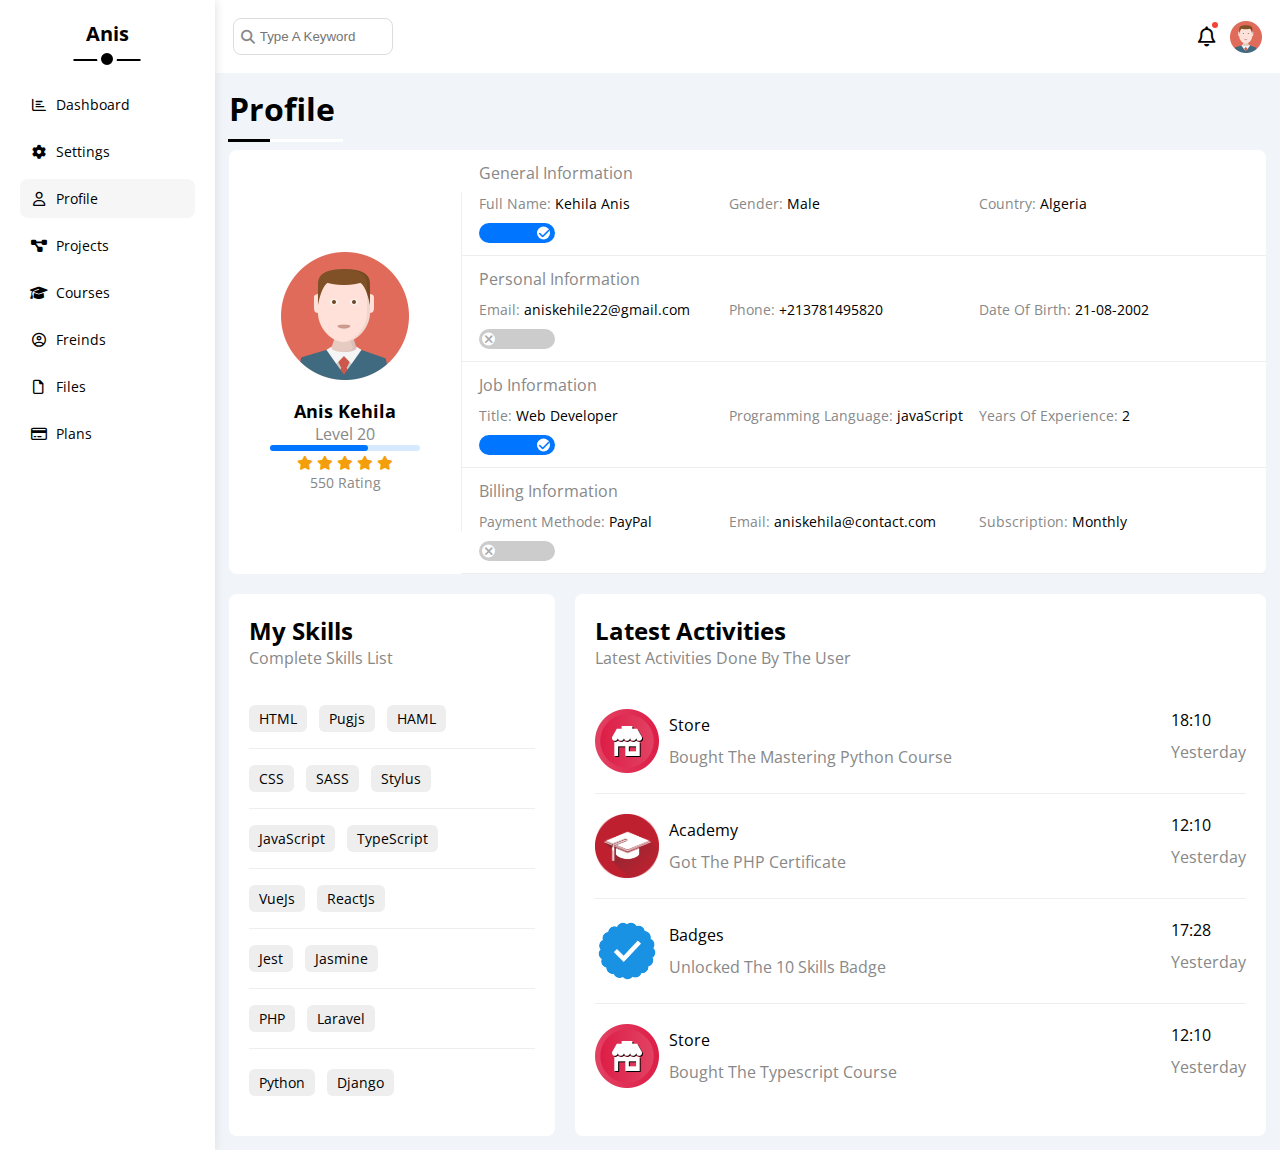
==== commit 3a8baf32: "created projects page with style - fixed profile title" ====
--- a/profile.html
+++ b/profile.html
@@ -13,7 +13,7 @@
     <link rel="preconnect" href="https://fonts.googleapis.com" />
     <link rel="preconnect" href="https://fonts.gstatic.com" crossorigin />
     <link href="https://fonts.googleapis.com/css2?family=Open+Sans:wght@300;500&display=swap" rel="stylesheet" />
-    <title>Settings | Anis</title>
+    <title>Profile | Anis</title>
 </head>
 <body>
     <div class="main d-flex">
--- a/css/style.css
+++ b/css/style.css
@@ -12,6 +12,7 @@
 ::-webkit-scrollbar-track {
     background-color: white;
 }
+
 ::-webkit-scrollbar-thumb {
     background-color: var(--blue-color);
 }
@@ -167,7 +168,7 @@
     position: absolute;
     bottom: -12px;
     left: -1px;
-    width: 70%;
+    width: 115px;
     height: 3px;
     background-color: white;
 }
@@ -176,7 +177,7 @@
     position: absolute;
     bottom: -12px;
     left: -1px;
-    width: 30%;
+    width: 42px;
     height: 3px;
     background-color: black;
 }
@@ -947,6 +948,64 @@
 /* END activities box style */
 /* END settings main content style */
 
+/* START Projects main content style */
+/* Start cards style */
+.projects .date {
+    right: 10px;
+    top: 10px;
+}
+.projects .profiles a img {
+    border-radius: 50%;
+    border: 2px solid white;
+    width: 40px;
+    height: 40px;
+}
+.projects .profiles a:nth-child(2) {
+    left: 24px;
+}
+.projects .profiles a:nth-child(3) {
+    left: calc(24px * 2);
+}
+.projects .profiles a:nth-child(4) {
+    left: calc(24px * 3);
+}
+.projects .profiles a:nth-child(5) {
+    left: calc(24px * 4);
+}
+.projects .profiles a:hover{
+    z-index: 10;
+}
+.projects .profiles a {
+    top: 0%;
+    transform: translateY(-17%);
+}
+.projects .profiles {
+    border-bottom: 1px solid #eee;
+    margin-top: 48px;
+    padding-bottom: 28px;
+}
+.projects .skills {
+    align-items: center;
+    justify-content: flex-end;
+    gap: 8px;
+    padding: 16px 0;
+    border-bottom: 1px solid #eee;
+}
+.projects .skill-bar {
+    width: 250px;
+    height: 8px;
+}
+.projects .progress {
+    height: 100%;
+}
+@media(max-width: 768px) {
+    .projects .align {
+        flex-direction: column;
+        gap: 30px;
+    }
+}
+/* END cards style */
+/* END Projects main content style */
 
 
 
--- a/css/framework.css
+++ b/css/framework.css
@@ -346,6 +346,9 @@
     color: var(--red-color);
 }
 /* font */
+.fs-12 {
+    font-size: 12px;
+}
 .fs-14 {
     font-size: 14px;
 }
@@ -364,9 +367,12 @@
 .fw-b {
     font-weight: bold;
 }
-/* txt center */
+/* txt */
 .txt-center {
     text-align: center;
+}
+.txt-end {
+    text-align: end;
 }
 /* btn */
 .btn-shape {
